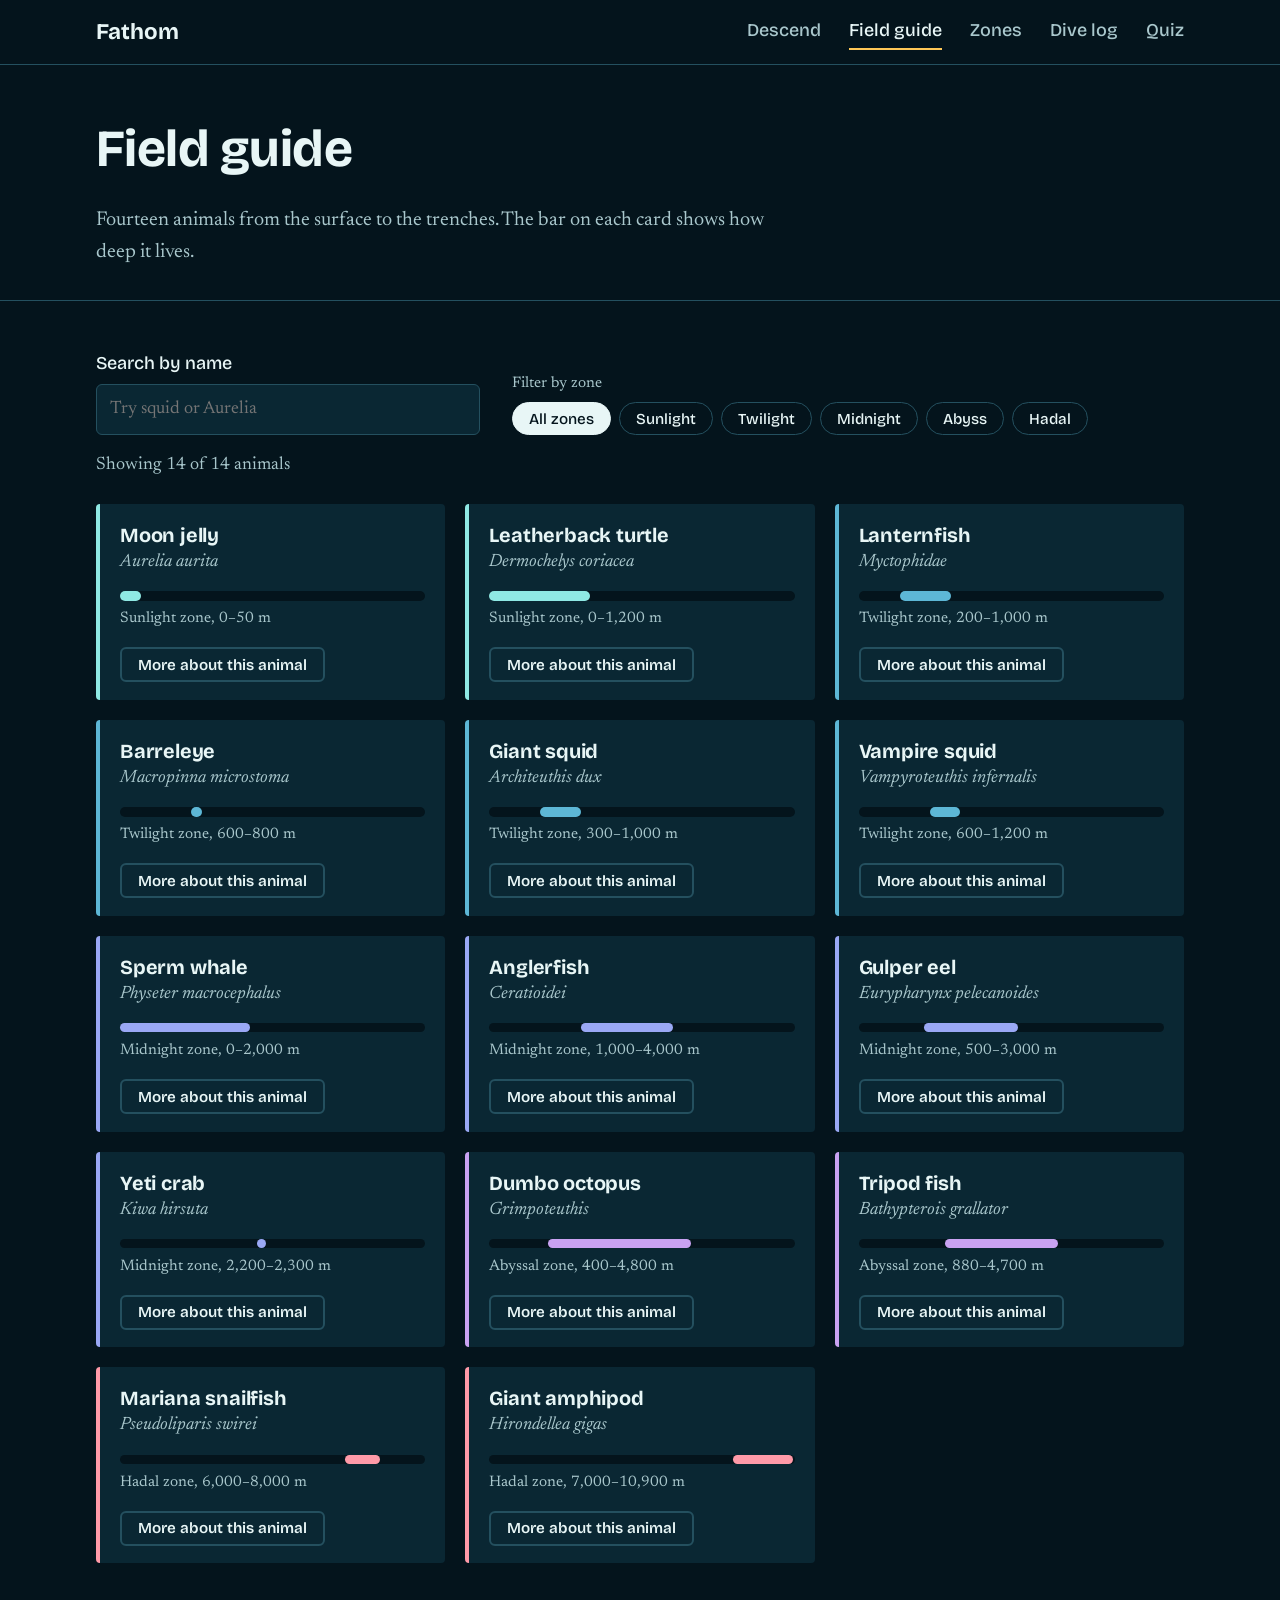
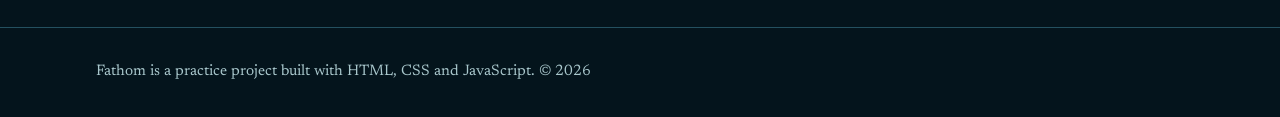
==== creatures.html @ 5344130f "first commit" ====
<!DOCTYPE html>
<html lang="en">
<head>
  <meta charset="utf-8">
  <meta name="viewport" content="width=device-width, initial-scale=1">
  <title>Field guide | Fathom</title>
  <meta name="description" content="Deep-sea animals sorted by the zone they live in.">
  <link rel="preconnect" href="https://fonts.googleapis.com">
  <link rel="preconnect" href="https://fonts.gstatic.com" crossorigin>
  <link href="https://fonts.googleapis.com/css2?family=Bricolage+Grotesque:opsz,wght@12..96,500;12..96,700&family=Newsreader:ital,opsz,wght@0,6..72,400;0,6..72,600;1,6..72,400&display=swap" rel="stylesheet">
  <link rel="stylesheet" href="css/style.css">
</head>
<body>
  <a class="skip-link" href="#main">Skip to content</a>
  <header class="site-header">
    <div class="wrap">
      <a class="brand" href="index.html">Fathom</a>
      <button class="nav-toggle" type="button" aria-expanded="false" aria-controls="nav-links">Menu</button>
      <nav aria-label="Main">
        <ul class="nav-links" id="nav-links">
          <li><a href="index.html">Descend</a></li>
          <li><a href="creatures.html">Field guide</a></li>
          <li><a href="zones.html">Zones</a></li>
          <li><a href="log.html">Dive log</a></li>
          <li><a href="quiz.html">Quiz</a></li>
        </ul>
      </nav>
    </div>
  </header>

  <main id="main">
    <header class="page-head">
      <div class="wrap">
        <h1>Field guide</h1>
        <p>Fourteen animals from the surface to the trenches. The bar on each card shows how deep it lives.</p>
      </div>
    </header>
    <div class="wrap section" style="padding-top:1rem">
      <div class="toolbar">
        <div class="field search" style="margin-bottom:0">
          <label for="search">Search by name</label>
          <input type="search" id="search" placeholder="Try squid or Aurelia" autocomplete="off">
        </div>
        <div>
          <p class="hint" style="margin-bottom:0.35rem" id="chips-label">Filter by zone</p>
          <div class="chips" id="chips" role="group" aria-labelledby="chips-label"></div>
        </div>
      </div>
      <p class="count" id="count" aria-live="polite"></p>
      <div class="creature-grid" id="creature-grid"></div>
    </div>

    <dialog id="detail" aria-labelledby="detail-name">
      <h2 id="detail-name"></h2>
      <p class="latin" id="detail-latin"></p>
      <p id="detail-fact"></p>
      <dl>
        <dt>Zone</dt><dd id="detail-zone"></dd>
        <dt>Depth</dt><dd id="detail-depth"></dd>
        <dt>Size</dt><dd id="detail-size"></dd>
      </dl>
      <button type="button" class="btn" id="detail-close">Close</button>
    </dialog>
  </main>
  <footer class="site-footer">
    <div class="wrap"><p>Fathom is a practice project built with HTML, CSS and JavaScript. &copy; <span id="year">2026</span></p></div>
  </footer>
  <script src="js/data.js"></script>
  <script src="js/main.js"></script>
  <script src="js/creatures.js"></script>
</body>
</html>
---- css/style.css ----
/* ==========================================================
   FATHOM - shared stylesheet
   Lesson hooks: variables, box model, flexbox, grid, selectors,
   pseudo-classes, transitions, media queries
   ========================================================== */

:root {
  --abyss: #04141c;
  --deep: #0a2733;
  --mid: #12404f;
  --line: #24505f;
  --foam: #e8f6f6;
  --mist: #a9c7cc;
  --glow: #ffc857;
  --alert: #ff9a8a;
  --sea: #1b7690; /* changed live by js/home.js */
  --font-display: "Bricolage Grotesque", "Trebuchet MS", system-ui, sans-serif;
  --font-body: "Newsreader", Georgia, serif;
  --wrap: 68rem;
}

*, *::before, *::after { box-sizing: border-box; }
html { scroll-behavior: smooth; }

body {
  margin: 0;
  background: var(--abyss);
  color: var(--foam);
  font-family: var(--font-body);
  font-size: 1.125rem;
  line-height: 1.6;
}

h1, h2, h3 {
  font-family: var(--font-display);
  line-height: 1.1;
  margin: 0 0 0.5em;
  font-weight: 700;
  letter-spacing: -0.01em;
}
h1 { font-size: clamp(2rem, 5vw, 3.25rem); }
h2 { font-size: clamp(1.5rem, 3vw, 2rem); }
h3 { font-size: 1.25rem; }
p { margin: 0 0 1em; max-width: 62ch; }
a { color: var(--glow); text-underline-offset: 0.2em; }
a:hover { color: #fff; }

:focus-visible { outline: 3px solid var(--glow); outline-offset: 3px; }

.wrap { width: min(100% - 2.5rem, var(--wrap)); margin-inline: auto; }
.section { padding-block: 4rem; }
.sr-only {
  position: absolute; width: 1px; height: 1px; overflow: hidden;
  clip: rect(0 0 0 0); white-space: nowrap;
}
.skip-link {
  position: absolute; left: 1rem; top: -4rem; background: var(--glow);
  color: #1c1300; padding: 0.5rem 1rem; z-index: 20; border-radius: 4px;
}
.skip-link:focus { top: 1rem; }

/* ---------- Header / navigation ---------- */
.site-header { background: var(--abyss); border-bottom: 1px solid var(--line); position: sticky; top: 0; z-index: 10; }
.site-header .wrap { display: flex; align-items: center; justify-content: space-between; min-height: 4rem; }
.brand { font-family: var(--font-display); font-weight: 700; font-size: 1.4rem; color: var(--foam); text-decoration: none; }
.nav-links { display: flex; gap: 1.75rem; list-style: none; margin: 0; padding: 0; }
.nav-links a { color: var(--mist); text-decoration: none; font-family: var(--font-display); font-weight: 500; padding-block: 0.4rem; border-bottom: 2px solid transparent; }
.nav-links a:hover { color: var(--foam); }
.nav-links a[aria-current="page"] { color: var(--foam); border-bottom-color: var(--glow); }
.nav-toggle { display: none; background: none; border: 1px solid var(--line); color: var(--foam); padding: 0.45rem 0.9rem; border-radius: 6px; font: 500 1rem var(--font-display); cursor: pointer; }

/* ---------- Buttons & form controls ---------- */
.btn {
  display: inline-block; background: var(--glow); color: #1c1300; border: 2px solid var(--glow);
  padding: 0.65rem 1.3rem; border-radius: 6px; font: 600 1rem var(--font-display); cursor: pointer;
  text-decoration: none; transition: background 0.15s, color 0.15s;
}
.btn:hover { background: #fff; border-color: #fff; color: #1c1300; }
.btn-ghost { background: transparent; color: var(--foam); border-color: var(--line); }
.btn-ghost:hover { background: var(--mid); border-color: var(--mid); color: var(--foam); }

label { display: block; font-family: var(--font-display); font-weight: 500; margin-bottom: 0.35rem; }
input, select, textarea {
  width: 100%; background: var(--deep); color: var(--foam); border: 1px solid var(--line);
  border-radius: 6px; padding: 0.65rem 0.8rem; font: inherit;
}
textarea { min-height: 6rem; resize: vertical; }
.field { margin-bottom: 1.25rem; }
.field-error { color: var(--alert); font-size: 0.95rem; margin: 0.35rem 0 0; min-height: 1.4em; }
.hint { color: var(--mist); font-size: 0.95rem; }

/* ---------- Home: the depth instrument ---------- */
.hero {
  background: linear-gradient(var(--sea) 0%, var(--sea) 72%, var(--abyss) 100%);
  padding-block: 3.5rem 5rem;
  min-height: calc(100vh - 4rem);
  transition: background-color 0.1s;
}
.hero-grid {
  display: grid; gap: 0.5rem 4rem;
  grid-template-columns: 1.4fr 1fr;
  grid-template-areas: "title meet" "lead meet" "readout meet" "zone meet" "note meet" "slider slider";
  align-items: start;
}
.hero-title { grid-area: title; margin-bottom: 0.25em; }
.hero-lead { grid-area: lead; color: var(--foam); opacity: 0.92; }
.readout { grid-area: readout; display: flex; align-items: baseline; gap: 0.5rem; margin-top: 1rem; }
.depth-value {
  font-family: var(--font-display); font-weight: 700; font-variant-numeric: tabular-nums;
  font-size: clamp(5rem, 15vw, 10rem); line-height: 0.95; letter-spacing: -0.04em;
}
.depth-unit { font-family: var(--font-display); font-size: clamp(1.5rem, 4vw, 2.5rem); opacity: 0.8; }
.zone-name { grid-area: zone; font-family: var(--font-display); font-size: 1.6rem; font-weight: 700; margin: 0; }
.zone-note { grid-area: note; }
.meet { grid-area: meet; background: rgb(4 20 28 / 0.35); border-left: 3px solid var(--glow); padding: 1.25rem 1.5rem; margin-top: 0.75rem; }
.meet h2 { font-size: 1.15rem; }
.meet ul { list-style: none; margin: 0; padding: 0; }
.meet li { padding: 0.3rem 0; }
.meet a { color: var(--foam); }
.meet-empty { color: var(--foam); opacity: 0.85; margin: 0; }
.slider-block { grid-area: slider; margin-top: 2.5rem; }

input[type="range"] { padding: 0; height: 2.25rem; background: transparent; border: 0; accent-color: var(--glow); cursor: grab; }
input[type="range"]:active { cursor: grabbing; }
.zone-strip { position: relative; display: flex; height: 2.25rem; margin-top: 0.25rem; border-radius: 4px; overflow: hidden; }
.zone-strip span {
  display: flex; align-items: center; padding-inline: 0.6rem; font: 500 0.85rem var(--font-display);
  color: #04141c; white-space: nowrap; overflow: hidden;
}
.strip-marker { position: absolute; top: 0; bottom: 0; width: 3px; background: #fff; box-shadow: 0 0 0 1px #04141c; }
.slider-actions { margin-top: 1.25rem; display: flex; gap: 1rem; align-items: center; flex-wrap: wrap; }

.route-list { list-style: none; margin: 1.5rem 0 0; padding: 0; display: grid; grid-template-columns: repeat(2, 1fr); gap: 1.25rem; }
.route-list a { display: block; padding: 1.25rem 1.5rem; border: 1px solid var(--line); border-left: 4px solid var(--glow); border-radius: 4px; color: var(--foam); text-decoration: none; transition: background 0.15s; }
.route-list a:hover { background: var(--deep); }
.route-list strong { display: block; font: 700 1.25rem var(--font-display); margin-bottom: 0.2rem; }
.route-list span { color: var(--mist); }

/* ---------- Page headings ---------- */
.page-head { padding-block: 3.5rem 2rem; border-bottom: 1px solid var(--line); }
.page-head p { color: var(--mist); font-size: 1.25rem; margin-bottom: 0; }

/* ---------- Field guide ---------- */
.toolbar { display: flex; flex-wrap: wrap; gap: 1rem 2rem; align-items: end; margin-block: 2rem 1rem; }
.toolbar .search { flex: 1 1 16rem; max-width: 24rem; margin: 0; }
.chips { display: flex; flex-wrap: wrap; gap: 0.5rem; }
.chip {
  background: transparent; color: var(--foam); border: 1px solid var(--line); border-radius: 999px;
  padding: 0.4rem 1rem; font: 500 0.95rem var(--font-display); cursor: pointer; transition: background 0.15s;
}
.chip:hover { background: var(--deep); }
.chip[aria-pressed="true"] { background: var(--foam); color: var(--abyss); border-color: var(--foam); }
.count { color: var(--mist); margin-bottom: 1.5rem; }

.creature-grid { display: grid; grid-template-columns: repeat(auto-fill, minmax(17rem, 1fr)); gap: 1.25rem; }
.creature {
  background: var(--deep); border-left: 4px solid var(--zone, var(--glow)); border-radius: 4px;
  padding: 1.25rem 1.25rem 1.1rem; display: flex; flex-direction: column;
}
.creature h3 { margin-bottom: 0.1em; }
.latin { font-style: italic; color: var(--mist); margin-bottom: 0.9rem; }
.depth-bar { position: relative; height: 0.6rem; background: var(--abyss); border-radius: 999px; margin-bottom: 0.4rem; }
.depth-bar i { position: absolute; top: 0; bottom: 0; background: var(--zone, var(--glow)); border-radius: 999px; min-width: 0.6rem; }
.depth-text { font-size: 0.95rem; color: var(--mist); margin-bottom: 1rem; }
.creature .btn { margin-top: auto; align-self: flex-start; padding: 0.4rem 1rem; font-size: 0.95rem; }
.empty { padding: 2rem; border: 1px dashed var(--line); border-radius: 6px; }

dialog { background: var(--deep); color: var(--foam); border: 1px solid var(--line); border-radius: 10px; width: min(34rem, 92vw); padding: 1.75rem; }
dialog::backdrop { background: rgb(0 0 0 / 0.65); }
dialog dl { display: grid; grid-template-columns: auto 1fr; gap: 0.4rem 1.25rem; margin: 1.25rem 0; }
dialog dt { color: var(--mist); }
dialog dd { margin: 0; }

/* ---------- Zones page ---------- */
.table-wrap { overflow-x: auto; margin-block: 1.5rem 3rem; border: 1px solid var(--line); border-radius: 6px; }
table { border-collapse: collapse; width: 100%; min-width: 40rem; }
caption { text-align: left; padding: 1rem 1rem 0.5rem; color: var(--mist); }
th, td { text-align: left; padding: 0.85rem 1rem; border-top: 1px solid var(--line); vertical-align: top; }
thead th { font-family: var(--font-display); background: var(--deep); border-top: 0; }
tbody th { font-family: var(--font-display); font-weight: 700; }
tbody tr:hover { background: rgb(18 64 79 / 0.45); }
.swatch { display: inline-block; width: 0.8rem; height: 0.8rem; border-radius: 50%; margin-right: 0.5rem; background: var(--zone); }

.two-col { display: grid; grid-template-columns: 1fr 1fr; gap: 3rem; align-items: start; }
.calc { background: var(--deep); padding: 1.5rem; border-radius: 6px; }
.calc output { display: block; font: 700 1.5rem var(--font-display); margin-top: 0.5rem; min-height: 2.2em; }
details { border-bottom: 1px solid var(--line); padding-block: 0.9rem; }
summary { cursor: pointer; font: 600 1.1rem var(--font-display); }
details p { margin: 0.6rem 0 0; color: var(--mist); }

/* ---------- Dive log ---------- */
.log-layout { display: grid; grid-template-columns: 22rem 1fr; gap: 3rem; align-items: start; }
.stats { display: flex; gap: 2.5rem; margin-bottom: 1.5rem; flex-wrap: wrap; }
.stat strong { display: block; font: 700 2.25rem var(--font-display); font-variant-numeric: tabular-nums; }
.stat span { color: var(--mist); }
.btn-small { padding: 0.25rem 0.7rem; font-size: 0.9rem; }
.form-note { margin-top: 1rem; min-height: 1.5em; color: var(--glow); }

/* ---------- Quiz ---------- */
.quiz { max-width: 40rem; }
.progress { height: 0.4rem; background: var(--deep); border-radius: 999px; overflow: hidden; margin-bottom: 0.5rem; }
.progress i { display: block; height: 100%; background: var(--glow); width: 0; transition: width 0.3s; }
.question { font: 700 1.6rem/1.25 var(--font-display); margin: 1.5rem 0; }
.options { display: grid; gap: 0.75rem; }
.option {
  text-align: left; background: var(--deep); color: var(--foam); border: 2px solid var(--line);
  border-radius: 6px; padding: 0.9rem 1.1rem; font: inherit; cursor: pointer; transition: border-color 0.15s;
}
.option:hover:not(:disabled) { border-color: var(--mist); }
.option:disabled { cursor: default; }
.option.correct { border-color: #7be3a6; }
.option.wrong { border-color: var(--alert); }
.feedback { margin-top: 1.25rem; min-height: 3.2em; }
.result-score { font: 700 clamp(3rem, 10vw, 6rem)/1 var(--font-display); margin: 0.5rem 0; }

/* ---------- Footer ---------- */
.site-footer { border-top: 1px solid var(--line); padding-block: 2rem; color: var(--mist); font-size: 0.95rem; }
.site-footer p { margin: 0; }

/* ---------- Responsive ---------- */
@media (max-width: 52rem) {
  .hero-grid { grid-template-columns: 1fr; grid-template-areas: "title" "lead" "readout" "zone" "note" "slider" "meet"; }
  .two-col, .log-layout { grid-template-columns: 1fr; gap: 2rem; }
  .route-list { grid-template-columns: 1fr; }
}
@media (max-width: 44rem) {
  .nav-toggle { display: block; }
  .nav-links { display: none; position: absolute; top: 4rem; left: 0; right: 0; background: var(--abyss); flex-direction: column; gap: 0; padding: 0.5rem 1.25rem 1rem; border-bottom: 1px solid var(--line); }
  .nav-links.open { display: flex; }
  .nav-links a { display: block; padding-block: 0.75rem; }
}
@media (max-width: 40rem) {
  .zone-strip span { font-size: 0; padding: 0; }
}
@media (prefers-reduced-motion: reduce) {
  html { scroll-behavior: auto; }
  * { transition: none !important; }
}
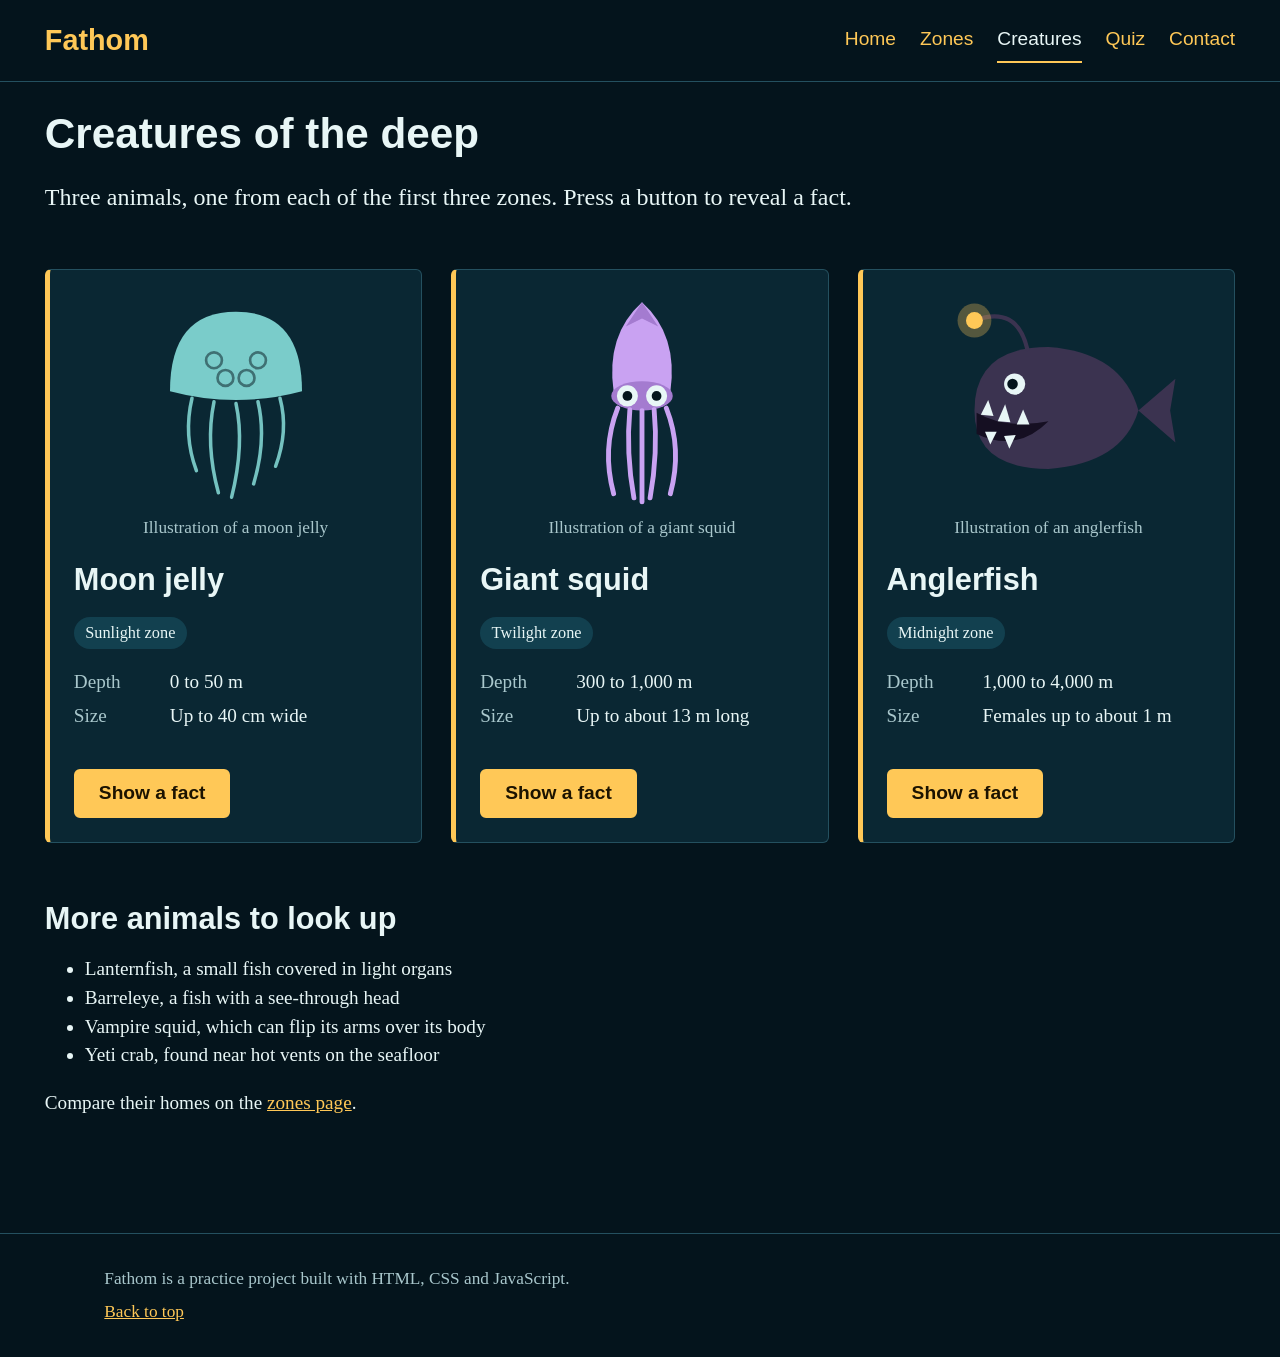
==== commit 775d79ff: "second commit This is category specific" ====
--- a/creatures.html
+++ b/creatures.html
@@ -3,70 +3,101 @@
 <head>
   <meta charset="utf-8">
   <meta name="viewport" content="width=device-width, initial-scale=1">
-  <title>Field guide | Fathom</title>
-  <meta name="description" content="Deep-sea animals sorted by the zone they live in.">
-  <link rel="preconnect" href="https://fonts.googleapis.com">
-  <link rel="preconnect" href="https://fonts.gstatic.com" crossorigin>
-  <link href="https://fonts.googleapis.com/css2?family=Bricolage+Grotesque:opsz,wght@12..96,500;12..96,700&family=Newsreader:ital,opsz,wght@0,6..72,400;0,6..72,600;1,6..72,400&display=swap" rel="stylesheet">
+  <meta name="author" content="Your Name">
+  <meta name="description" content="Meet a moon jelly, a giant squid and an anglerfish.">
+  <title>Creatures of the deep | Fathom</title>
+  <link rel="icon" href="images/favicon.svg" type="image/svg+xml">
   <link rel="stylesheet" href="css/style.css">
 </head>
 <body>
-  <a class="skip-link" href="#main">Skip to content</a>
-  <header class="site-header">
+  <header>
     <div class="wrap">
-      <a class="brand" href="index.html">Fathom</a>
-      <button class="nav-toggle" type="button" aria-expanded="false" aria-controls="nav-links">Menu</button>
+      <a class="site-name" href="index.html">Fathom</a>
       <nav aria-label="Main">
-        <ul class="nav-links" id="nav-links">
-          <li><a href="index.html">Descend</a></li>
-          <li><a href="creatures.html">Field guide</a></li>
+        <ul>
+          <li><a href="index.html">Home</a></li>
           <li><a href="zones.html">Zones</a></li>
-          <li><a href="log.html">Dive log</a></li>
+          <li><a href="creatures.html" aria-current="page">Creatures</a></li>
           <li><a href="quiz.html">Quiz</a></li>
+          <li><a href="contact.html">Contact</a></li>
         </ul>
       </nav>
     </div>
   </header>
 
-  <main id="main">
-    <header class="page-head">
-      <div class="wrap">
-        <h1>Field guide</h1>
-        <p>Fourteen animals from the surface to the trenches. The bar on each card shows how deep it lives.</p>
-      </div>
-    </header>
-    <div class="wrap section" style="padding-top:1rem">
-      <div class="toolbar">
-        <div class="field search" style="margin-bottom:0">
-          <label for="search">Search by name</label>
-          <input type="search" id="search" placeholder="Try squid or Aurelia" autocomplete="off">
+  <main>
+    <div class="wrap">
+      <section id="top">
+        <h1>Creatures of the deep</h1>
+        <p>Three animals, one from each of the first three zones. Press a button to reveal a fact.</p>
+      </section>
+
+      <section>
+        <div class="cards">
+        <article class="card">
+          <figure>
+            <img src="images/jellyfish.svg" width="200" height="240" loading="lazy" alt="A pale, round jellyfish with four rings on its bell and trailing tentacles.">
+            <figcaption>Illustration of a moon jelly</figcaption>
+          </figure>
+          <h2>Moon jelly</h2>
+          <p><span class="tag">Sunlight zone</span></p>
+          <dl>
+            <dt>Depth</dt><dd>0 to 50 m</dd>
+            <dt>Size</dt><dd>Up to 40 cm wide</dd>
+          </dl>
+          <button type="button" onclick="toggleFact('fact-jelly', this)">Show a fact</button>
+          <p class="fact" id="fact-jelly">The four pale rings you can see through its bell are its reproductive organs.</p>
+        </article>
+        <article class="card">
+          <figure>
+            <img src="images/squid.svg" width="200" height="260" loading="lazy" alt="A purple squid with two very large eyes and five long tentacles.">
+            <figcaption>Illustration of a giant squid</figcaption>
+          </figure>
+          <h2>Giant squid</h2>
+          <p><span class="tag">Twilight zone</span></p>
+          <dl>
+            <dt>Depth</dt><dd>300 to 1,000 m</dd>
+            <dt>Size</dt><dd>Up to about 13 m long</dd>
+          </dl>
+          <button type="button" onclick="toggleFact('fact-squid', this)">Show a fact</button>
+          <p class="fact" id="fact-squid">It has the largest eyes of any animal, about the size of a dinner plate.</p>
+        </article>
+        <article class="card">
+          <figure>
+            <img src="images/anglerfish.svg" width="260" height="200" loading="lazy" alt="A dark anglerfish with sharp teeth and a glowing lure dangling above its mouth.">
+            <figcaption>Illustration of an anglerfish</figcaption>
+          </figure>
+          <h2>Anglerfish</h2>
+          <p><span class="tag">Midnight zone</span></p>
+          <dl>
+            <dt>Depth</dt><dd>1,000 to 4,000 m</dd>
+            <dt>Size</dt><dd>Females up to about 1 m</dd>
+          </dl>
+          <button type="button" onclick="toggleFact('fact-angler', this)">Show a fact</button>
+          <p class="fact" id="fact-angler">Its lure glows because glowing bacteria live inside it.</p>
+        </article>
         </div>
-        <div>
-          <p class="hint" style="margin-bottom:0.35rem" id="chips-label">Filter by zone</p>
-          <div class="chips" id="chips" role="group" aria-labelledby="chips-label"></div>
-        </div>
-      </div>
-      <p class="count" id="count" aria-live="polite"></p>
-      <div class="creature-grid" id="creature-grid"></div>
+      </section>
+
+      <section>
+        <h2>More animals to look up</h2>
+        <ul>
+          <li>Lanternfish, a small fish covered in light organs</li>
+          <li>Barreleye, a fish with a see-through head</li>
+          <li>Vampire squid, which can flip its arms over its body</li>
+          <li>Yeti crab, found near hot vents on the seafloor</li>
+        </ul>
+        <p>Compare their homes on the <a href="zones.html">zones page</a>.</p>
+      </section>
     </div>
+  </main>
 
-    <dialog id="detail" aria-labelledby="detail-name">
-      <h2 id="detail-name"></h2>
-      <p class="latin" id="detail-latin"></p>
-      <p id="detail-fact"></p>
-      <dl>
-        <dt>Zone</dt><dd id="detail-zone"></dd>
-        <dt>Depth</dt><dd id="detail-depth"></dd>
-        <dt>Size</dt><dd id="detail-size"></dd>
-      </dl>
-      <button type="button" class="btn" id="detail-close">Close</button>
-    </dialog>
-  </main>
-  <footer class="site-footer">
-    <div class="wrap"><p>Fathom is a practice project built with HTML, CSS and JavaScript. &copy; <span id="year">2026</span></p></div>
+  <footer>
+    <div class="wrap">
+      <p>Fathom is a practice project built with HTML, CSS and JavaScript.</p>
+      <p><a href="#top">Back to top</a></p>
+    </div>
   </footer>
-  <script src="js/data.js"></script>
-  <script src="js/main.js"></script>
   <script src="js/creatures.js"></script>
 </body>
 </html>
--- a/css/style.css
+++ b/css/style.css
@@ -1,238 +1,394 @@
-/* ==========================================================
-   FATHOM - shared stylesheet
-   Lesson hooks: variables, box model, flexbox, grid, selectors,
-   pseudo-classes, transitions, media queries
-   ========================================================== */
-
-:root {
-  --abyss: #04141c;
-  --deep: #0a2733;
-  --mid: #12404f;
-  --line: #24505f;
-  --foam: #e8f6f6;
-  --mist: #a9c7cc;
-  --glow: #ffc857;
-  --alert: #ff9a8a;
-  --sea: #1b7690; /* changed live by js/home.js */
-  --font-display: "Bricolage Grotesque", "Trebuchet MS", system-ui, sans-serif;
-  --font-body: "Newsreader", Georgia, serif;
-  --wrap: 68rem;
-}
-
-*, *::before, *::after { box-sizing: border-box; }
-html { scroll-behavior: smooth; }
+/*
+   FATHOM - one external stylesheet shared by every page
+   (Lesson 6: external stylesheets, comments, whitespace)
+   Colours used:
+     page background   #04141c      text      #e8f6f6
+     panel             #0a2733      border    #24505f
+     link / accent     #ffc857      muted     #a9c7cc
+    */
+
+
+/*  Basic element styling (Lesson 6: type selectors) */
+* {
+  box-sizing: border-box;   
+}
 
 body {
+  font: 1.1em/150% Georgia, "Times New Roman", serif; 
+  background-color: #04141c;
+  color: #e8f6f6;
   margin: 0;
-  background: var(--abyss);
-  color: var(--foam);
-  font-family: var(--font-body);
-  font-size: 1.125rem;
-  line-height: 1.6;
-}
-
-h1, h2, h3 {
-  font-family: var(--font-display);
-  line-height: 1.1;
-  margin: 0 0 0.5em;
-  font-weight: 700;
-  letter-spacing: -0.01em;
-}
-h1 { font-size: clamp(2rem, 5vw, 3.25rem); }
-h2 { font-size: clamp(1.5rem, 3vw, 2rem); }
-h3 { font-size: 1.25rem; }
-p { margin: 0 0 1em; max-width: 62ch; }
-a { color: var(--glow); text-underline-offset: 0.2em; }
-a:hover { color: #fff; }
-
-:focus-visible { outline: 3px solid var(--glow); outline-offset: 3px; }
-
-.wrap { width: min(100% - 2.5rem, var(--wrap)); margin-inline: auto; }
-.section { padding-block: 4rem; }
-.sr-only {
-  position: absolute; width: 1px; height: 1px; overflow: hidden;
-  clip: rect(0 0 0 0); white-space: nowrap;
-}
-.skip-link {
-  position: absolute; left: 1rem; top: -4rem; background: var(--glow);
-  color: #1c1300; padding: 0.5rem 1rem; z-index: 20; border-radius: 4px;
-}
-.skip-link:focus { top: 1rem; }
-
-/* ---------- Header / navigation ---------- */
-.site-header { background: var(--abyss); border-bottom: 1px solid var(--line); position: sticky; top: 0; z-index: 10; }
-.site-header .wrap { display: flex; align-items: center; justify-content: space-between; min-height: 4rem; }
-.brand { font-family: var(--font-display); font-weight: 700; font-size: 1.4rem; color: var(--foam); text-decoration: none; }
-.nav-links { display: flex; gap: 1.75rem; list-style: none; margin: 0; padding: 0; }
-.nav-links a { color: var(--mist); text-decoration: none; font-family: var(--font-display); font-weight: 500; padding-block: 0.4rem; border-bottom: 2px solid transparent; }
-.nav-links a:hover { color: var(--foam); }
-.nav-links a[aria-current="page"] { color: var(--foam); border-bottom-color: var(--glow); }
-.nav-toggle { display: none; background: none; border: 1px solid var(--line); color: var(--foam); padding: 0.45rem 0.9rem; border-radius: 6px; font: 500 1rem var(--font-display); cursor: pointer; }
-
-/* ---------- Buttons & form controls ---------- */
-.btn {
-  display: inline-block; background: var(--glow); color: #1c1300; border: 2px solid var(--glow);
-  padding: 0.65rem 1.3rem; border-radius: 6px; font: 600 1rem var(--font-display); cursor: pointer;
-  text-decoration: none; transition: background 0.15s, color 0.15s;
-}
-.btn:hover { background: #fff; border-color: #fff; color: #1c1300; }
-.btn-ghost { background: transparent; color: var(--foam); border-color: var(--line); }
-.btn-ghost:hover { background: var(--mid); border-color: var(--mid); color: var(--foam); }
-
-label { display: block; font-family: var(--font-display); font-weight: 500; margin-bottom: 0.35rem; }
-input, select, textarea {
-  width: 100%; background: var(--deep); color: var(--foam); border: 1px solid var(--line);
-  border-radius: 6px; padding: 0.65rem 0.8rem; font: inherit;
-}
-textarea { min-height: 6rem; resize: vertical; }
-.field { margin-bottom: 1.25rem; }
-.field-error { color: var(--alert); font-size: 0.95rem; margin: 0.35rem 0 0; min-height: 1.4em; }
-.hint { color: var(--mist); font-size: 0.95rem; }
-
-/* ---------- Home: the depth instrument ---------- */
+}
+
+h1,
+h2,
+h3 {                         /* Lesson 6: selector list */
+  font-family: "Trebuchet MS", Verdana, sans-serif;
+  line-height: 1.15;
+}
+
+h1 { font-size: 2.2em; margin: 0 0 0.4em; }
+h2 { font-size: 1.6em; margin: 0 0 0.5em; }
+h3 { font-size: 1.2em; margin: 0 0 0.4em; }
+
+p { max-width: 40em; }
+
+img {
+  max-width: 100%;           /* Lesson 4 + 7: images shrink on small screens */
+  height: auto;
+}
+
+
+/* ---------- Links and their states (Lesson 6: pseudo-classes) ---------- */
+a:link {
+  color: #ffc857;
+}
+
+a:visited {
+  color: #e0a8ff;
+}
+
+a:hover {
+  color: #ffffff;
+  text-decoration: none;
+}
+
+a:focus {
+  outline: 3px solid #ffc857;   /* keyboard users need to see where they are */
+  outline-offset: 3px;
+}
+
+
+/* ---------- Page layout (Lesson 7: box model) ---------- */
+.wrap {
+  max-width: calc(100% - 2em);   /* Lesson 6: calc() */
+  width: 62em;
+  margin: 0 auto;                /* centres the block */
+}
+
+main {
+  padding: 1.5em 0 3em;
+  min-height: calc(100vh - 11em);   /* Lesson 7: viewport units */
+}
+
+section {
+  margin-bottom: 3em;
+}
+
+
+/* ---------- Header and navigation (Lesson 7: flexbox) ---------- */
+header {
+  background-color: #04141c;
+  border-bottom: 1px solid #24505f;
+}
+
+header .wrap {                   /* Lesson 6: descendant combinator */
+  display: flex;
+  flex-wrap: wrap;
+  justify-content: space-between;
+  align-items: center;
+  padding: 0.6em 0;
+}
+
+.site-name {
+  font: bold 1.5em "Trebuchet MS", Verdana, sans-serif;
+  text-decoration: none;
+}
+
+nav ul {
+  display: flex;
+  flex-wrap: wrap;
+  gap: 0.25em 1.25em;
+  list-style: none;
+  margin: 0;
+  padding: 0;
+}
+
+nav a {
+  display: inline-block;           /* Lesson 7: inline-block */
+  padding: 0.4em 0;
+  border-bottom: 2px solid transparent;
+  font-family: "Trebuchet MS", Verdana, sans-serif;
+  text-decoration: none;
+}
+
+nav a:hover {
+  border-bottom-color: #ffc857;
+}
+
+nav a[aria-current="page"] {
+  color: #e8f6f6;
+  border-bottom-color: #ffc857;
+}
+
+
+/* ---------- Home page hero ---------- */
 .hero {
-  background: linear-gradient(var(--sea) 0%, var(--sea) 72%, var(--abyss) 100%);
-  padding-block: 3.5rem 5rem;
-  min-height: calc(100vh - 4rem);
-  transition: background-color 0.1s;
-}
-.hero-grid {
-  display: grid; gap: 0.5rem 4rem;
-  grid-template-columns: 1.4fr 1fr;
-  grid-template-areas: "title meet" "lead meet" "readout meet" "zone meet" "note meet" "slider slider";
-  align-items: start;
-}
-.hero-title { grid-area: title; margin-bottom: 0.25em; }
-.hero-lead { grid-area: lead; color: var(--foam); opacity: 0.92; }
-.readout { grid-area: readout; display: flex; align-items: baseline; gap: 0.5rem; margin-top: 1rem; }
-.depth-value {
-  font-family: var(--font-display); font-weight: 700; font-variant-numeric: tabular-nums;
-  font-size: clamp(5rem, 15vw, 10rem); line-height: 0.95; letter-spacing: -0.04em;
-}
-.depth-unit { font-family: var(--font-display); font-size: clamp(1.5rem, 4vw, 2.5rem); opacity: 0.8; }
-.zone-name { grid-area: zone; font-family: var(--font-display); font-size: 1.6rem; font-weight: 700; margin: 0; }
-.zone-note { grid-area: note; }
-.meet { grid-area: meet; background: rgb(4 20 28 / 0.35); border-left: 3px solid var(--glow); padding: 1.25rem 1.5rem; margin-top: 0.75rem; }
-.meet h2 { font-size: 1.15rem; }
-.meet ul { list-style: none; margin: 0; padding: 0; }
-.meet li { padding: 0.3rem 0; }
-.meet a { color: var(--foam); }
-.meet-empty { color: var(--foam); opacity: 0.85; margin: 0; }
-.slider-block { grid-area: slider; margin-top: 2.5rem; }
-
-input[type="range"] { padding: 0; height: 2.25rem; background: transparent; border: 0; accent-color: var(--glow); cursor: grab; }
-input[type="range"]:active { cursor: grabbing; }
-.zone-strip { position: relative; display: flex; height: 2.25rem; margin-top: 0.25rem; border-radius: 4px; overflow: hidden; }
-.zone-strip span {
-  display: flex; align-items: center; padding-inline: 0.6rem; font: 500 0.85rem var(--font-display);
-  color: #04141c; white-space: nowrap; overflow: hidden;
-}
-.strip-marker { position: absolute; top: 0; bottom: 0; width: 3px; background: #fff; box-shadow: 0 0 0 1px #04141c; }
-.slider-actions { margin-top: 1.25rem; display: flex; gap: 1rem; align-items: center; flex-wrap: wrap; }
-
-.route-list { list-style: none; margin: 1.5rem 0 0; padding: 0; display: grid; grid-template-columns: repeat(2, 1fr); gap: 1.25rem; }
-.route-list a { display: block; padding: 1.25rem 1.5rem; border: 1px solid var(--line); border-left: 4px solid var(--glow); border-radius: 4px; color: var(--foam); text-decoration: none; transition: background 0.15s; }
-.route-list a:hover { background: var(--deep); }
-.route-list strong { display: block; font: 700 1.25rem var(--font-display); margin-bottom: 0.2rem; }
-.route-list span { color: var(--mist); }
-
-/* ---------- Page headings ---------- */
-.page-head { padding-block: 3.5rem 2rem; border-bottom: 1px solid var(--line); }
-.page-head p { color: var(--mist); font-size: 1.25rem; margin-bottom: 0; }
-
-/* ---------- Field guide ---------- */
-.toolbar { display: flex; flex-wrap: wrap; gap: 1rem 2rem; align-items: end; margin-block: 2rem 1rem; }
-.toolbar .search { flex: 1 1 16rem; max-width: 24rem; margin: 0; }
-.chips { display: flex; flex-wrap: wrap; gap: 0.5rem; }
-.chip {
-  background: transparent; color: var(--foam); border: 1px solid var(--line); border-radius: 999px;
-  padding: 0.4rem 1rem; font: 500 0.95rem var(--font-display); cursor: pointer; transition: background 0.15s;
-}
-.chip:hover { background: var(--deep); }
-.chip[aria-pressed="true"] { background: var(--foam); color: var(--abyss); border-color: var(--foam); }
-.count { color: var(--mist); margin-bottom: 1.5rem; }
-
-.creature-grid { display: grid; grid-template-columns: repeat(auto-fill, minmax(17rem, 1fr)); gap: 1.25rem; }
-.creature {
-  background: var(--deep); border-left: 4px solid var(--zone, var(--glow)); border-radius: 4px;
-  padding: 1.25rem 1.25rem 1.1rem; display: flex; flex-direction: column;
-}
-.creature h3 { margin-bottom: 0.1em; }
-.latin { font-style: italic; color: var(--mist); margin-bottom: 0.9rem; }
-.depth-bar { position: relative; height: 0.6rem; background: var(--abyss); border-radius: 999px; margin-bottom: 0.4rem; }
-.depth-bar i { position: absolute; top: 0; bottom: 0; background: var(--zone, var(--glow)); border-radius: 999px; min-width: 0.6rem; }
-.depth-text { font-size: 0.95rem; color: var(--mist); margin-bottom: 1rem; }
-.creature .btn { margin-top: auto; align-self: flex-start; padding: 0.4rem 1rem; font-size: 0.95rem; }
-.empty { padding: 2rem; border: 1px dashed var(--line); border-radius: 6px; }
-
-dialog { background: var(--deep); color: var(--foam); border: 1px solid var(--line); border-radius: 10px; width: min(34rem, 92vw); padding: 1.75rem; }
-dialog::backdrop { background: rgb(0 0 0 / 0.65); }
-dialog dl { display: grid; grid-template-columns: auto 1fr; gap: 0.4rem 1.25rem; margin: 1.25rem 0; }
-dialog dt { color: var(--mist); }
-dialog dd { margin: 0; }
-
-/* ---------- Zones page ---------- */
-.table-wrap { overflow-x: auto; margin-block: 1.5rem 3rem; border: 1px solid var(--line); border-radius: 6px; }
-table { border-collapse: collapse; width: 100%; min-width: 40rem; }
-caption { text-align: left; padding: 1rem 1rem 0.5rem; color: var(--mist); }
-th, td { text-align: left; padding: 0.85rem 1rem; border-top: 1px solid var(--line); vertical-align: top; }
-thead th { font-family: var(--font-display); background: var(--deep); border-top: 0; }
-tbody th { font-family: var(--font-display); font-weight: 700; }
-tbody tr:hover { background: rgb(18 64 79 / 0.45); }
-.swatch { display: inline-block; width: 0.8rem; height: 0.8rem; border-radius: 50%; margin-right: 0.5rem; background: var(--zone); }
-
-.two-col { display: grid; grid-template-columns: 1fr 1fr; gap: 3rem; align-items: start; }
-.calc { background: var(--deep); padding: 1.5rem; border-radius: 6px; }
-.calc output { display: block; font: 700 1.5rem var(--font-display); margin-top: 0.5rem; min-height: 2.2em; }
-details { border-bottom: 1px solid var(--line); padding-block: 0.9rem; }
-summary { cursor: pointer; font: 600 1.1rem var(--font-display); }
-details p { margin: 0.6rem 0 0; color: var(--mist); }
-
-/* ---------- Dive log ---------- */
-.log-layout { display: grid; grid-template-columns: 22rem 1fr; gap: 3rem; align-items: start; }
-.stats { display: flex; gap: 2.5rem; margin-bottom: 1.5rem; flex-wrap: wrap; }
-.stat strong { display: block; font: 700 2.25rem var(--font-display); font-variant-numeric: tabular-nums; }
-.stat span { color: var(--mist); }
-.btn-small { padding: 0.25rem 0.7rem; font-size: 0.9rem; }
-.form-note { margin-top: 1rem; min-height: 1.5em; color: var(--glow); }
-
-/* ---------- Quiz ---------- */
-.quiz { max-width: 40rem; }
-.progress { height: 0.4rem; background: var(--deep); border-radius: 999px; overflow: hidden; margin-bottom: 0.5rem; }
-.progress i { display: block; height: 100%; background: var(--glow); width: 0; transition: width 0.3s; }
-.question { font: 700 1.6rem/1.25 var(--font-display); margin: 1.5rem 0; }
-.options { display: grid; gap: 0.75rem; }
-.option {
-  text-align: left; background: var(--deep); color: var(--foam); border: 2px solid var(--line);
-  border-radius: 6px; padding: 0.9rem 1.1rem; font: inherit; cursor: pointer; transition: border-color 0.15s;
-}
-.option:hover:not(:disabled) { border-color: var(--mist); }
-.option:disabled { cursor: default; }
-.option.correct { border-color: #7be3a6; }
-.option.wrong { border-color: var(--alert); }
-.feedback { margin-top: 1.25rem; min-height: 3.2em; }
-.result-score { font: 700 clamp(3rem, 10vw, 6rem)/1 var(--font-display); margin: 0.5rem 0; }
+  background: linear-gradient(#1b7690, #04141c);   /* Lesson 6: gradient functions */
+  padding: 2.5em 1.25em 1.5em;   /* Lesson 7: padding keeps text off the edge */
+  margin-bottom: 2em;
+}
+
+.hero h1 {
+  font-size: 3em;
+}
+
+h1 + p {                        /* Lesson 6: next-sibling combinator */
+  font-size: 1.25em;
+  color: #e8f6f6;
+}
+
+.hero img {
+  display: block;
+  margin-top: 1.5em;
+  border-radius: 8px;
+  border: 1px solid #24505f;
+}
+
+
+/* ---------- Cards (Lesson 7: margin, padding, border, flexbox) ---------- */
+.cards {
+  display: flex;
+  flex-wrap: wrap;
+  gap: 1.5em;
+}
+
+.card {
+  flex: 1 1 15em;                 /* grow, shrink, start at 15em wide */
+  background-color: #0a2733;
+  border: 1px solid #24505f;
+  border-left: 5px solid #ffc857;
+  border-radius: 6px;
+  padding: 1.25em;
+  transition: transform 0.2s;
+}
+
+.card:hover {
+  transform: translateY(-4px);     /* Lesson 6: transform functions */
+}
+
+.card figure {
+  margin: 0 0 1em;
+  text-align: center;
+}
+
+.card img {
+  height: 11em;
+  width: auto;
+}
+
+figcaption {
+  color: #a9c7cc;
+  font-size: 0.9em;
+}
+
+.tag {
+  display: inline-block;
+  background-color: #12404f;
+  padding: 0.1em 0.7em;
+  border-radius: 1em;
+  font-size: 0.85em;
+}
+
+dt {
+  color: #a9c7cc;
+  float: left;
+  clear: left;
+  width: 5em;
+}
+
+dd {
+  margin: 0 0 0.25em 5em;
+}
+
+.fact {
+  display: none;                   /* JavaScript switches this to block */
+  background-color: #12404f;
+  padding: 0.75em 1em;
+  border-radius: 4px;
+}
+
+
+/* ---------- Tables (Lesson 4 content, Lesson 6 selectors) ---------- */
+.table-wrap {
+  overflow-x: auto;
+}
+
+table {
+  border-collapse: collapse;
+  width: 100%;
+  min-width: 36em;
+}
+
+caption {
+  text-align: left;
+  color: #a9c7cc;
+  padding: 0.5em 0;
+}
+
+th,
+td {
+  border: 1px solid #24505f;
+  padding: 0.6em 0.8em;
+  text-align: left;
+}
+
+thead th {
+  background-color: #0a2733;
+  text-align: center;
+}
+
+tbody th {
+  font-family: "Trebuchet MS", Verdana, sans-serif;
+}
+
+tbody tr:nth-child(even) {         /* Lesson 6 + 4: striped rows */
+  background-color: #0a2733;
+}
+
+tbody tr:hover {
+  background-color: #12404f;
+}
+
+tfoot td {
+  color: #a9c7cc;
+  font-size: 0.9em;
+}
+
+
+/* ---------- Forms, buttons, results ---------- */
+form {
+  max-width: 34em;
+}
+
+fieldset {
+  border: 1px solid #24505f;
+  border-radius: 6px;
+  margin: 0 0 1em;
+  padding: 0.75em 1em 1em;
+}
+
+legend {
+  font-family: "Trebuchet MS", Verdana, sans-serif;
+  font-weight: bold;
+  padding: 0 0.4em;
+}
+
+label {
+  display: block;
+  margin: 0.8em 0 0.2em;
+  font-family: "Trebuchet MS", Verdana, sans-serif;
+}
+
+fieldset label {
+  display: block;
+  margin: 0.3em 0;
+  font-family: Georgia, serif;
+}
+
+input[type="number"],
+input[type="text"],
+input[type="email"],
+select,
+textarea {
+  display: block;
+  width: 100%;
+  max-width: 24em;
+  padding: 0.55em 0.7em;
+  background-color: #0a2733;
+  color: #e8f6f6;
+  border: 1px solid #24505f;
+  border-radius: 4px;
+  font: inherit;
+}
+
+textarea {
+  max-width: 100%;
+  min-height: 7em;
+}
+
+input:focus,
+select:focus,
+textarea:focus {
+  outline: 3px solid #ffc857;
+  outline-offset: 2px;
+}
+
+button {
+  margin-top: 1em;
+  background-color: #ffc857;
+  color: #1c1300;
+  border: 2px solid #ffc857;
+  border-radius: 6px;
+  padding: 0.6em 1.2em;
+  font: bold 1em "Trebuchet MS", Verdana, sans-serif;
+  cursor: pointer;
+}
+
+button:hover {
+  background-color: #ffffff;
+  border-color: #ffffff;
+}
+
+button:focus {
+  outline: 3px solid #ffffff;
+  outline-offset: 3px;
+}
+
+.result {
+  margin-top: 1.25em;
+  padding: 1em 1.25em;
+  border-left: 5px solid #ffc857;
+  border-radius: 4px;
+  background-color: #0a2733;
+  max-width: 40em;
+}
+
+.error {
+  border-left-color: #ff9a8a;
+}
+
+.success {
+  border-left-color: #7be3a6;
+}
+
 
 /* ---------- Footer ---------- */
-.site-footer { border-top: 1px solid var(--line); padding-block: 2rem; color: var(--mist); font-size: 0.95rem; }
-.site-footer p { margin: 0; }
-
-/* ---------- Responsive ---------- */
-@media (max-width: 52rem) {
-  .hero-grid { grid-template-columns: 1fr; grid-template-areas: "title" "lead" "readout" "zone" "note" "slider" "meet"; }
-  .two-col, .log-layout { grid-template-columns: 1fr; gap: 2rem; }
-  .route-list { grid-template-columns: 1fr; }
-}
-@media (max-width: 44rem) {
-  .nav-toggle { display: block; }
-  .nav-links { display: none; position: absolute; top: 4rem; left: 0; right: 0; background: var(--abyss); flex-direction: column; gap: 0; padding: 0.5rem 1.25rem 1rem; border-bottom: 1px solid var(--line); }
-  .nav-links.open { display: flex; }
-  .nav-links a { display: block; padding-block: 0.75rem; }
-}
-@media (max-width: 40rem) {
-  .zone-strip span { font-size: 0; padding: 0; }
-}
+footer {
+  border-top: 1px solid #24505f;
+  padding: 1.5em 0;
+  color: #a9c7cc;
+  font-size: 0.9em;
+}
+
+footer p {
+  margin: 0.25em 0;
+}
+
+
+/*
+   RESPONSIVE (Lesson 7: media queries, mobile first)
+   The rules above are for small screens. These add changes
+   as the window gets wider.
+   */
+@media (width >= 40em) {
+  header .wrap {
+    padding: 0.9em 0;
+  }
+}
+
+@media (width >= 60em) {
+  body {
+    font-size: 1.2em;             /* Lesson 7: responsive typography */
+  }
+
+  .hero h1 {
+    font-size: 4em;
+  }
+}
+
 @media (prefers-reduced-motion: reduce) {
-  html { scroll-behavior: auto; }
-  * { transition: none !important; }
-}
+  .card {
+    transition: none;
+  }
+}
